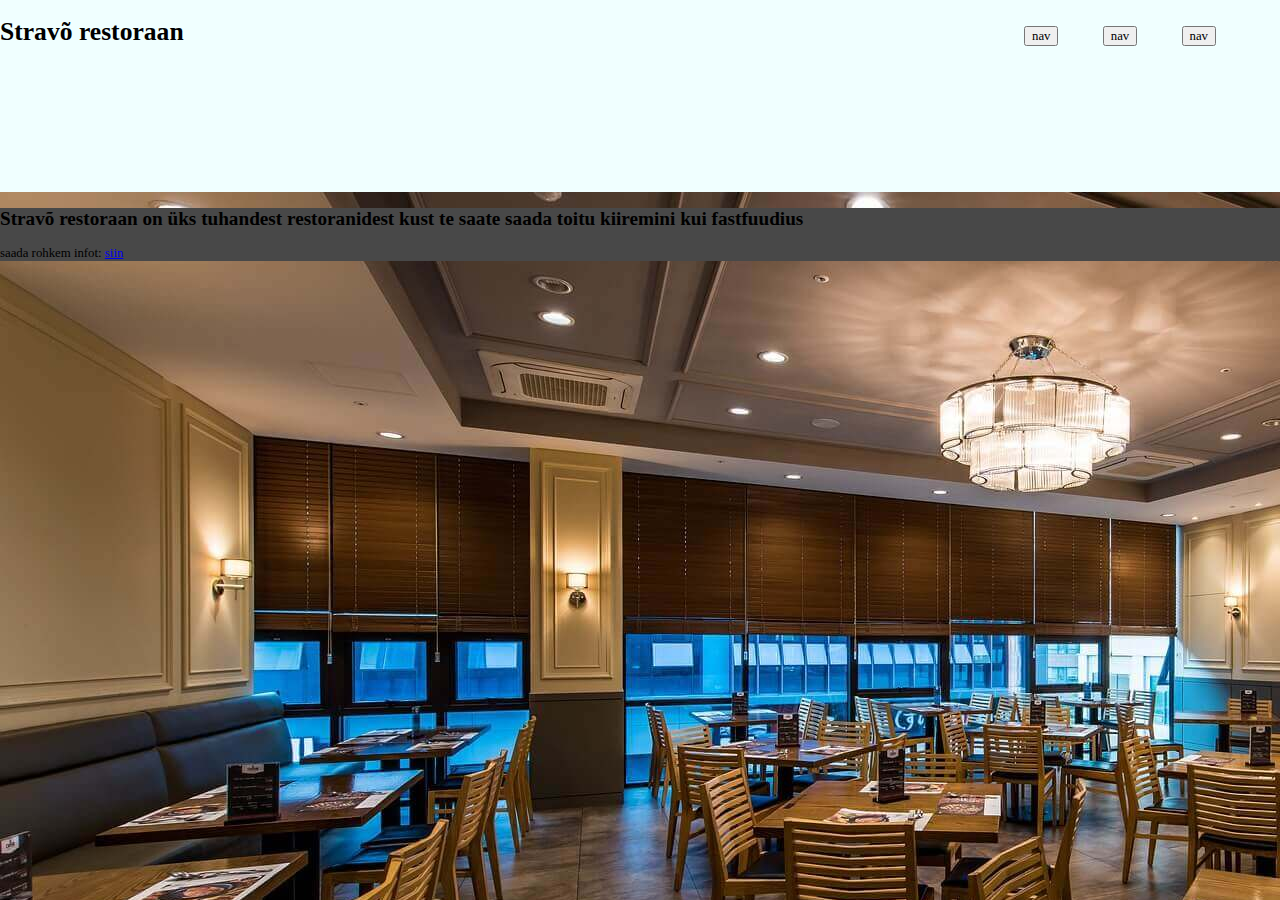
==== index.html @ 5bcd4fba "force start" ====
<!DOCTYPE html>
<html lang="en">
  <head>
    <meta charset="UTF-8" />
    <meta name="viewport" content="width=device-width, initial-scale=1.0" />
    <title>stravõ</title>
    <link rel="stylesheet" href="./css/normalize.css" />
    <link rel="stylesheet" href="./css/header.css" />
    <link rel="stylesheet" href="./css/styleIndex.css" />
  </head>
  <body>
    <header>
      <div class="headerHandler">
        <h1>Stravõ restoraan</h1>
        <nav>
          <div><button class="toSmth" id="pizza">nav</button></div>
          <div><button class="toSmth" id="RENAME_ID">nav</button></div>
          <div><button id="shoper">nav</button></div>
        </nav>
      </div>
    </header>
    <main>
      <div>
        <h2>
          Stravõ restoraan on üks tuhandest restoranidest kust te saate saada
          toitu kiiremini kui fastfuudius
        </h2>
      </div>
      <div>
        <p>saada rohkem infot: <a href="pages/info.html">siin</a></p>
      </div>
    </main>
  </body>
</html>
---- css/header.css ----
.headerHandler {
    display: flex;
    justify-content: space-between;
    height: 15vw;
    background-color: azure;
}

nav {
    display: flex;
    justify-content: space-between;
    width: 15vw;
    margin: 2vw 5vw 0 0;
}
---- css/styleIndex.css ----
main {
    background-color: #484848;
}

body {
    background-image: url("../src/img/R.jpg");
}
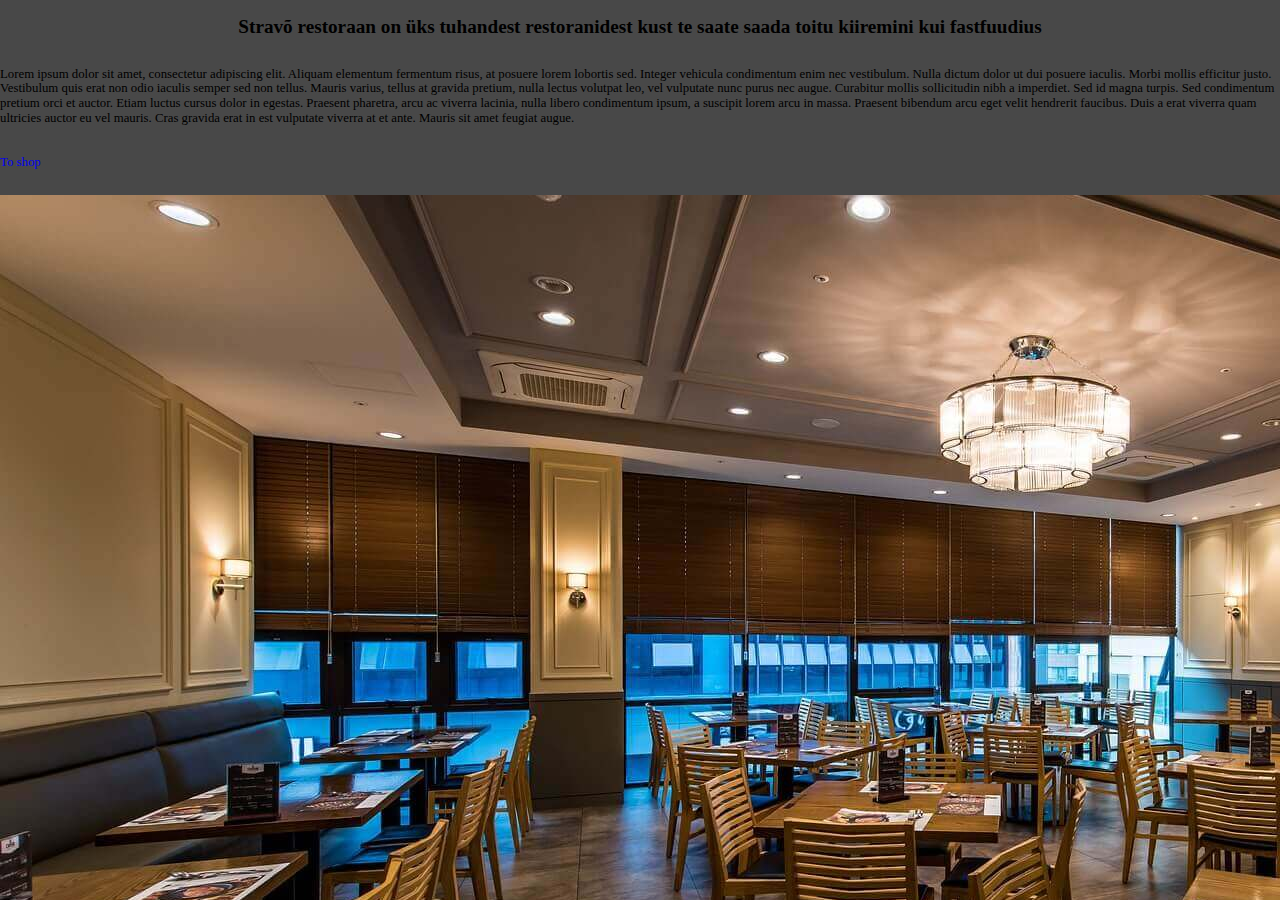
==== commit 6a21f1ac: "React component system" ====
--- a/index.html
+++ b/index.html
@@ -1,34 +1,56 @@
 <!DOCTYPE html>
 <html lang="en">
-  <head>
-    <meta charset="UTF-8" />
-    <meta name="viewport" content="width=device-width, initial-scale=1.0" />
-    <title>stravõ</title>
-    <link rel="stylesheet" href="./css/normalize.css" />
-    <link rel="stylesheet" href="./css/header.css" />
-    <link rel="stylesheet" href="./css/styleIndex.css" />
-  </head>
-  <body>
-    <header>
-      <div class="headerHandler">
-        <h1>Stravõ restoraan</h1>
-        <nav>
-          <div><button class="toSmth" id="pizza">nav</button></div>
-          <div><button class="toSmth" id="RENAME_ID">nav</button></div>
-          <div><button id="shoper">nav</button></div>
-        </nav>
-      </div>
-    </header>
-    <main>
-      <div>
-        <h2>
-          Stravõ restoraan on üks tuhandest restoranidest kust te saate saada
-          toitu kiiremini kui fastfuudius
-        </h2>
-      </div>
-      <div>
-        <p>saada rohkem infot: <a href="pages/info.html">siin</a></p>
-      </div>
-    </main>
-  </body>
-</html>
+
+<head>
+  <meta charset="UTF-8" />
+  <meta name="viewport" content="width=device-width, initial-scale=1.0" />
+  <title>stravõ</title>
+  <link rel="stylesheet" href="./css/normalize.css" />
+  <link rel="stylesheet" href="./css/globalstyle.css">
+  <link rel="stylesheet" href="./css/header.css" />
+  <link rel="stylesheet" href="./css/styleIndex.css" />
+</head>
+
+<body>
+  <header>
+    <!-----header.html--->
+  </header>
+  <main>
+    <div class="descriptionBlock block">
+      <h2>
+        Stravõ restoraan on üks tuhandest restoranidest kust te saate saada
+        toitu kiiremini kui fastfuudius
+      </h2>
+    </div>
+    <div class="mainInfo">
+      <p>Lorem ipsum dolor sit amet, consectetur adipiscing elit. Aliquam elementum fermentum risus, at posuere lorem
+        lobortis sed. Integer vehicula condimentum enim nec vestibulum. Nulla dictum dolor ut dui posuere iaculis. Morbi
+        mollis efficitur justo. Vestibulum quis erat non odio iaculis semper sed non tellus. Mauris varius, tellus at
+        gravida pretium, nulla lectus volutpat leo, vel vulputate nunc purus nec augue. Curabitur mollis sollicitudin
+        nibh a imperdiet. Sed id magna turpis. Sed condimentum pretium orci et auctor. Etiam luctus cursus dolor in
+        egestas. Praesent pharetra, arcu ac viverra lacinia, nulla libero condimentum ipsum, a suscipit lorem arcu in
+        massa. Praesent bibendum arcu eget velit hendrerit faucibus. Duis a erat viverra quam ultricies auctor eu vel
+        mauris. Cras gravida erat in est vulputate viverra at et ante. Mauris sit amet feugiat augue.</p>
+    </div>
+    <div class="foodExample">
+      <button>
+        <img class="foodLine" src="./src/img/food_pizza_1.jpg" alt="">
+      </button>
+      <button>
+        <img class="foodLine" src="./src/img/food_pizza_1.jpg" alt="">
+      </button>
+      <button>
+        <img class="foodLine" src="./src/img/food_pizza_1.jpg" alt="">
+      </button>
+    </div>
+    <div class="toShop">
+      <a href="/pages/catalog.html"> To shop</a>
+    </div>
+  </main>
+  <footer>
+    <!-----footer.html--->
+  </footer>
+  <script src="../src/js/componentLoader.js"></script>
+</body>
+
+</html>--- a/css/globalstyle.css
+++ b/css/globalstyle.css
@@ -0,0 +1,36 @@
+div,
+a,
+button,
+nav,
+input {
+    /* border: 2px solid black; use for debug*/
+    border: none;
+    text-decoration: none;
+}
+
+.block {
+    display: flex;
+    justify-content: center;
+}
+
+a {
+    text-decoration: none;
+}
+
+button {
+    background-color: #ffffff00;
+}
+
+main {
+    padding: 0 0 2vw 0;
+}
+
+footer {
+    background-color: #1c1c1c;
+    color: azure;
+}
+
+footer a {
+    text-decoration: underline;
+    color: aqua;
+}--- a/css/header.css
+++ b/css/header.css
@@ -1,13 +1,26 @@
 .headerHandler {
     display: flex;
-    justify-content: space-between;
+    justify-content: space-around;
     height: 15vw;
     background-color: azure;
+    align-items: center;
 }
 
 nav {
     display: flex;
     justify-content: space-between;
-    width: 15vw;
-    margin: 2vw 5vw 0 0;
+    width: 10vw;
+    margin: 2vw 0 0 50vw;
+}
+
+.toSmth>img {
+    width: 2.5vw;
+    border: .15vw solid black;
+    border-radius: .7vw;
+    padding: .5vw;
+}
+
+a {
+    height: 100vw;
+    background-color: #ffffff00;
 }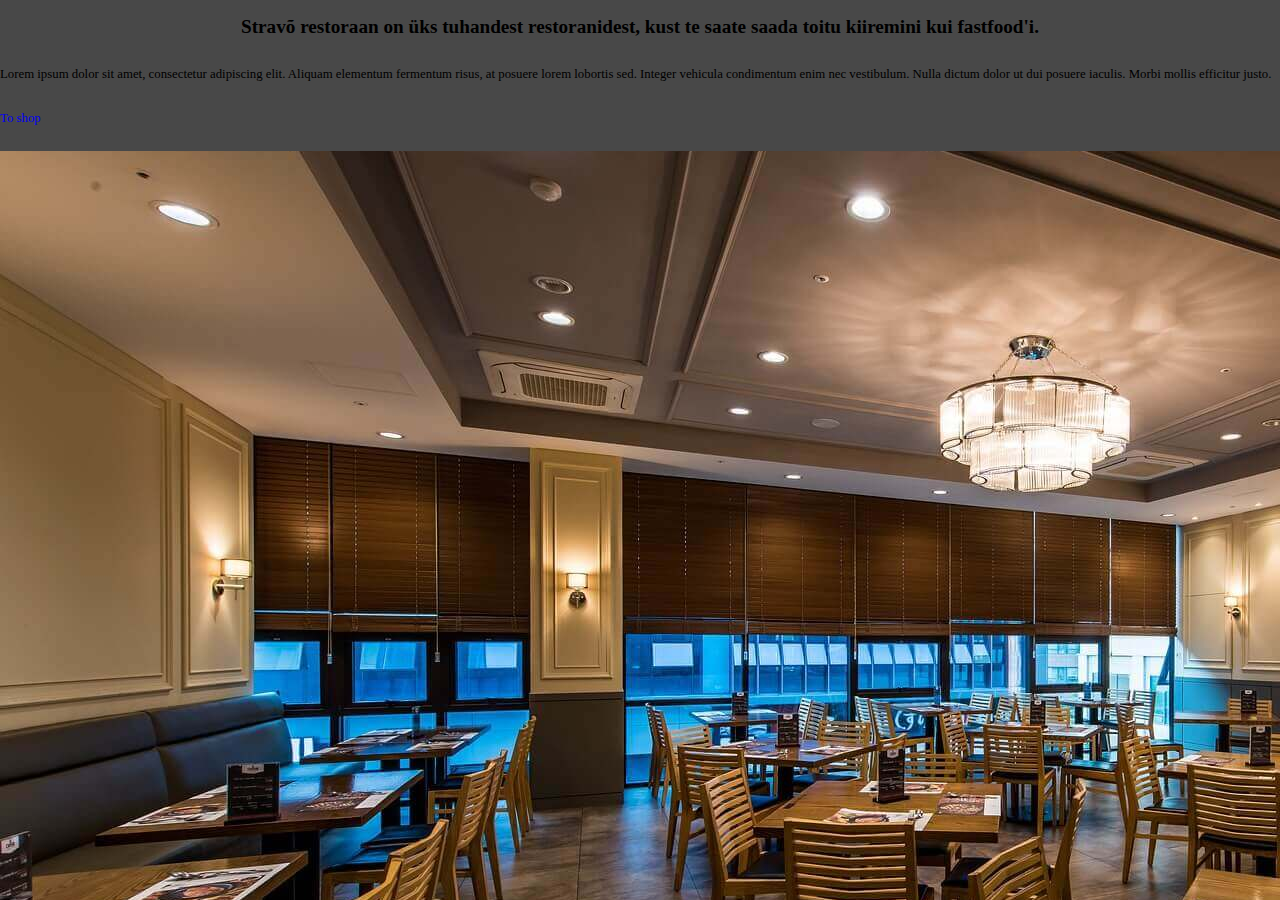
==== commit 79f59e23: "Merge branch 'master' into Development" ====
--- a/index.html
+++ b/index.html
@@ -4,7 +4,7 @@
 <head>
   <meta charset="UTF-8" />
   <meta name="viewport" content="width=device-width, initial-scale=1.0" />
-  <title>stravõ</title>
+  <title>Stravõ Restoraan</title>
   <link rel="stylesheet" href="./css/normalize.css" />
   <link rel="stylesheet" href="./css/globalstyle.css">
   <link rel="stylesheet" href="./css/header.css" />
@@ -18,19 +18,14 @@
   <main>
     <div class="descriptionBlock block">
       <h2>
-        Stravõ restoraan on üks tuhandest restoranidest kust te saate saada
-        toitu kiiremini kui fastfuudius
+        Stravõ restoraan on üks tuhandest restoranidest, kust te saate saada
+        toitu kiiremini kui fastfood'i.
       </h2>
     </div>
     <div class="mainInfo">
       <p>Lorem ipsum dolor sit amet, consectetur adipiscing elit. Aliquam elementum fermentum risus, at posuere lorem
         lobortis sed. Integer vehicula condimentum enim nec vestibulum. Nulla dictum dolor ut dui posuere iaculis. Morbi
-        mollis efficitur justo. Vestibulum quis erat non odio iaculis semper sed non tellus. Mauris varius, tellus at
-        gravida pretium, nulla lectus volutpat leo, vel vulputate nunc purus nec augue. Curabitur mollis sollicitudin
-        nibh a imperdiet. Sed id magna turpis. Sed condimentum pretium orci et auctor. Etiam luctus cursus dolor in
-        egestas. Praesent pharetra, arcu ac viverra lacinia, nulla libero condimentum ipsum, a suscipit lorem arcu in
-        massa. Praesent bibendum arcu eget velit hendrerit faucibus. Duis a erat viverra quam ultricies auctor eu vel
-        mauris. Cras gravida erat in est vulputate viverra at et ante. Mauris sit amet feugiat augue.</p>
+        mollis efficitur justo.</p>
     </div>
     <div class="foodExample">
       <button>
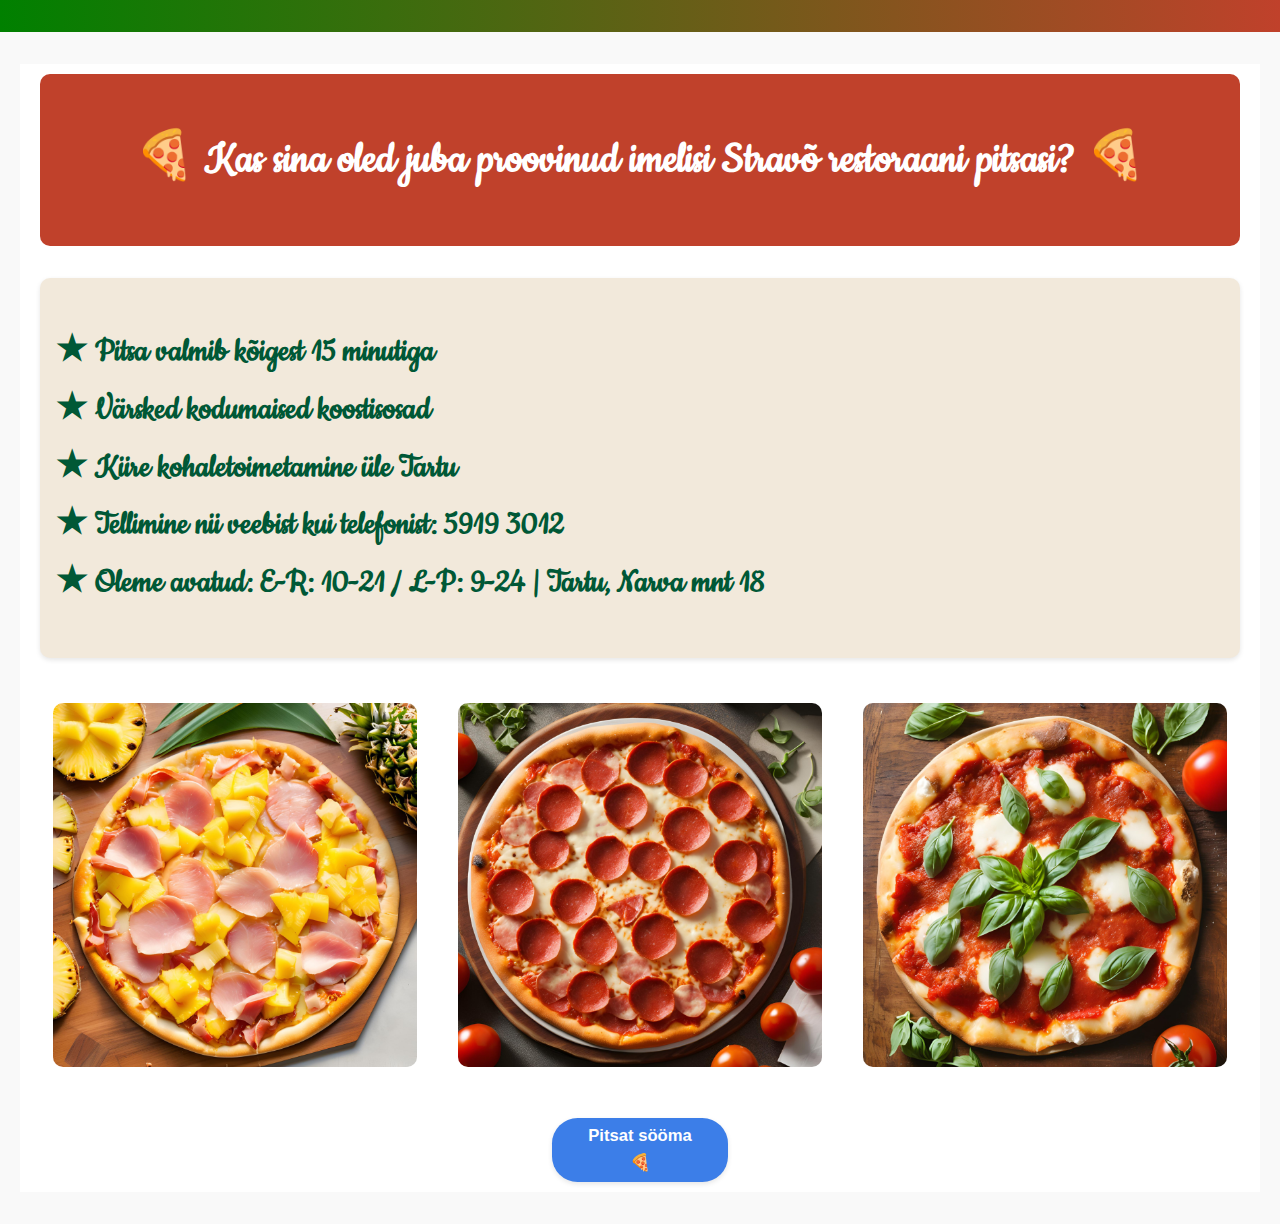
==== commit 251dbb8f: "Merge pull request #3 from krosta12/Development" ====
--- a/index.html
+++ b/index.html
@@ -1,51 +1,59 @@
 <!DOCTYPE html>
 <html lang="en">
+  <head>
+    <meta charset="UTF-8" />
+    <meta name="viewport" content="width=device-width, initial-scale=1.0" />
+    <title>stravõ</title>
+    <link rel="stylesheet" href="./css/normalize.css" />
+    <link rel="stylesheet" href="./css/globalstyle.css" />
+    <link rel="stylesheet" href="./css/header.css" />
+    <link rel="stylesheet" href="./css/styleIndex.css" />
+    <link rel="stylesheet" href="./css/animations.css" />
+  </head>
 
-<head>
-  <meta charset="UTF-8" />
-  <meta name="viewport" content="width=device-width, initial-scale=1.0" />
-  <title>Stravõ Restoraan</title>
-  <link rel="stylesheet" href="./css/normalize.css" />
-  <link rel="stylesheet" href="./css/globalstyle.css">
-  <link rel="stylesheet" href="./css/header.css" />
-  <link rel="stylesheet" href="./css/styleIndex.css" />
-</head>
-
-<body>
-  <header>
-    <!-----header.html--->
-  </header>
-  <main>
-    <div class="descriptionBlock block">
-      <h2>
-        Stravõ restoraan on üks tuhandest restoranidest, kust te saate saada
-        toitu kiiremini kui fastfood'i.
-      </h2>
-    </div>
-    <div class="mainInfo">
-      <p>Lorem ipsum dolor sit amet, consectetur adipiscing elit. Aliquam elementum fermentum risus, at posuere lorem
-        lobortis sed. Integer vehicula condimentum enim nec vestibulum. Nulla dictum dolor ut dui posuere iaculis. Morbi
-        mollis efficitur justo.</p>
-    </div>
-    <div class="foodExample">
-      <button>
-        <img class="foodLine" src="./src/img/food_pizza_1.jpg" alt="">
-      </button>
-      <button>
-        <img class="foodLine" src="./src/img/food_pizza_1.jpg" alt="">
-      </button>
-      <button>
-        <img class="foodLine" src="./src/img/food_pizza_1.jpg" alt="">
-      </button>
-    </div>
-    <div class="toShop">
-      <a href="/pages/catalog.html"> To shop</a>
-    </div>
-  </main>
-  <footer>
-    <!-----footer.html--->
-  </footer>
-  <script src="../src/js/componentLoader.js"></script>
-</body>
-
-</html>+  <body>
+    <header>
+      <!-----header.html--->
+    </header>
+    <main>
+      <div class="descriptionBlock block">
+        <h2>
+          &#127829 Kas sina oled juba proovinud imelisi Stravõ restoraani pitsasi? &#127829;
+        </h2>
+      </div>
+      <div class="mainInfo">
+        <h2>
+          &#9733; Pitsa valmib kõigest 15 minutiga
+          <br>
+          &#9733; Värsked kodumaised koostisosad
+          <br>
+          &#9733; Kiire kohaletoimetamine üle Tartu
+          <br>
+          &#9733; Tellimine nii veebist kui telefonist: 5919 3012
+          <br>
+          &#9733; Oleme avatud: E-R: 10-21 / L-P: 9-24 | Tartu, Narva mnt 18
+        </h2>
+      </div>
+      <div class="foodExample">
+        <a href="./pages/catalog.html">
+          <img class="foodLine" src="./src/img/food_4.png" alt="" />
+        </a>
+        <a href="./pages/catalog.html">
+          <img class="foodLine" src="./src/img/food_1.png" alt="" />
+        </a>
+        <a href="./pages/catalog.html">
+          <img class="foodLine" src="./src/img/food_6.png" alt="" />
+        </a>
+      </div>
+      <div class="toShop">
+        <a href="/pages/catalog.html"> Pitsat sööma &#127829</a>
+      </div>
+    </main>
+    <footer>
+      <!-----footer.html--->
+    </footer>
+    <script src="../src/js/componentLoader.js"></script>
+    <script src="./src/jsxByJs/header.js"></script>
+    <script src="./src/jsxByJs/footer.js"></script>
+  </body>
+</html>
--- a/css/globalstyle.css
+++ b/css/globalstyle.css
@@ -3,7 +3,6 @@
 button,
 nav,
 input {
-    /* border: 2px solid black; use for debug*/
     border: none;
     text-decoration: none;
 }
@@ -13,8 +12,23 @@
     justify-content: center;
 }
 
+body {
+    font-family: Arial, sans-serif;
+    line-height: 1.6;
+    background-color: #f9f9f9;
+    color: #333;
+    padding: 0;
+    margin: 0;
+}
+
 a {
     text-decoration: none;
+    color: inherit;
+    transition: color 0.3s;
+}
+
+a:hover {
+    color: #ff6347;
 }
 
 button {
--- a/css/header.css
+++ b/css/header.css
@@ -1,26 +1,66 @@
+@import url('https://fonts.googleapis.com/css2?family=Cookie&family=Dancing+Script:wght@400..700&display=swap');
+
 .headerHandler {
     display: flex;
-    justify-content: space-around;
     height: 15vw;
-    background-color: azure;
+    background-color: rgb(255, 255, 255);
     align-items: center;
+    max-width: 70vw;
+    margin: 0 auto;
+    padding: 0 20px;
+    border-radius: .5vw;
+    justify-content: space-between;
+    font-family: "Dancing Script", cursive;
 }
 
 nav {
     display: flex;
     justify-content: space-between;
     width: 10vw;
-    margin: 2vw 0 0 50vw;
 }
 
 .toSmth>img {
     width: 2.5vw;
+    height: 2.5vw;
     border: .15vw solid black;
     border-radius: .7vw;
     padding: .5vw;
 }
 
+.Hlogo {
+    border: none;
+}
+
+.toSmth:hover {
+    transition: 0.2s;
+    transform: scale(1.15);
+}
+
 a {
-    height: 100vw;
     background-color: #ffffff00;
+    color: #000;
+}
+
+header {
+    background-image: linear-gradient(to right, green, #c0412b);
+    color: #fff;
+    padding: 1rem 0;
+}
+
+.headerHandler>a,
+.headerHandler>a>img {
+    height: auto;
+    width: auto;
+    max-width: 16vw;
+    max-height: 8vw;
+}
+
+.headerHandler nav {
+    display: flex;
+    gap: 1rem;
+}
+
+nav div {
+    display: flex;
+    align-items: center;
 }--- a/css/styleIndex.css
+++ b/css/styleIndex.css
@@ -1,7 +1,150 @@
+@import url('https://fonts.googleapis.com/css2?family=Cookie&display=swap');
+@import url('https://fonts.googleapis.com/css2?family=Bokor&display=swap');
+
 main {
-    background-color: #484848;
+    background-color: #ffffff;
+    max-width: 1200px;
+    margin: 2rem auto;
+    padding: 10px 20px;
 }
 
-body {
-    background-image: url("../src/img/R.jpg");
+.mainInfo {
+    display: flex;
+    justify-content: left;
+    margin-bottom: 2rem;
+    padding: 1rem;
+    color: #005836;
+    font-family: 'Cookie', cursive;
+    background-color: #f2e9db;
+    border-radius: 10px;
+    box-shadow: 0 2px 5px rgba(0, 0, 0, 0.1);
+    font-size: 1.5rem;
+}
+
+.mainInfo>p {
+    width: 80%;
+}
+
+.descriptionBlock {
+    background: #c0412b;
+    color: #ffffff;
+    padding: .5rem;
+    border-radius: 10px;
+    text-align: center;
+    margin-bottom: 2rem;
+    font-family: "Cookie", cursive;
+}
+
+.descriptionBlock h2 {
+    font-size: 3rem;
+}
+
+.comments {
+    margin-bottom: 2rem;
+    padding: 1rem;
+    color: #abc7b2;
+    font-family: 'Cookie', cursive;
+    background-color: #f2e9db;
+    border-radius: 10px;
+    box-shadow: 0 2px 5px rgba(0, 0, 0, 0.1);
+    font-size: 3rem;
+}
+
+.foodExample {
+    display: flex;
+    justify-content: space-around;
+    gap: 1rem;
+    margin-bottom: 2rem;
+    flex-wrap: wrap;
+}
+
+.foodExample>a {
+    flex: 1;
+    text-align: center;
+    margin: 1vw;
+    width: 40vw;
+}
+
+.foodExample img {
+    width: 100%;
+    border-radius: 10px;
+    transition: transform 0.3s;
+}
+
+.foodExample img:hover {
+    transform: scale(1.05);
+}
+
+.foodLine {
+    border-radius: 1vw;
+    max-width: 100%;
+    height: auto;
+    object-fit: contain;
+}
+
+.toShop {
+    display: flex;
+    justify-content: center;
+}
+
+.toShop>a,
+.toShop>button {
+    display: flex;
+    flex-direction: column;
+    justify-content: center;
+    width: 10vw;
+    height: 3vw;
+    border-radius: 2vw;
+    background-color: #3c7ee8;
+    text-align: center;
+    font-size: 1.3vw;
+    padding: 0.8rem 1.5rem;
+    color: #fff;
+    font-weight: bold;
+    box-shadow: 0 2px 5px rgba(0, 0, 0, 0.1);
+    transition: background-color 0.3s;
+}
+
+.toShop>a:hover,
+.toShop>button:hover {
+    background-color: #e55340;
+}
+
+@media (max-width: 990px) {
+    .foodExample {
+        flex-direction: column;
+        align-items: center;
+    }
+
+    * {
+        font-size: 3vw;
+    }
+
+    h1 {
+        font-size: 3.8vw;
+    }
+
+    h2 {
+        text-align: center;
+    }
+
+    nav {
+        justify-content: center;
+        padding: 0 5vw 0 0;
+    }
+
+    .toSmth>img {
+        width: 8vw;
+        margin: 0 1vw;
+    }
+
+    .toShop>a {
+        width: 55vw;
+        height: 14vw;
+        font-size: 7vw;
+    }
+
+    .foodExample>a {
+        width: 40vw;
+    }
 }--- a/css/animations.css
+++ b/css/animations.css
@@ -0,0 +1,28 @@
+header * {
+    transition: all .3s;
+}
+
+a:hover {
+    box-shadow: 19px -9px 32px -9px rgba(0, 0, 0, 0.8);
+    -webkit-box-shadow: 19px -9px 32px -9px rgba(0, 0, 0, 0.8);
+    -moz-box-shadow: 19px -9px 32px -9px rgba(0, 0, 0, 0.8);
+}
+
+header a:hover {
+    box-shadow: none;
+    color: rgb(50, 81, 81);
+}
+
+@keyframes fadeIn {
+    from {
+        opacity: 0;
+    }
+
+    to {
+        opacity: 1;
+    }
+}
+
+body {
+    animation: fadeIn 1s ease-in-out;
+}